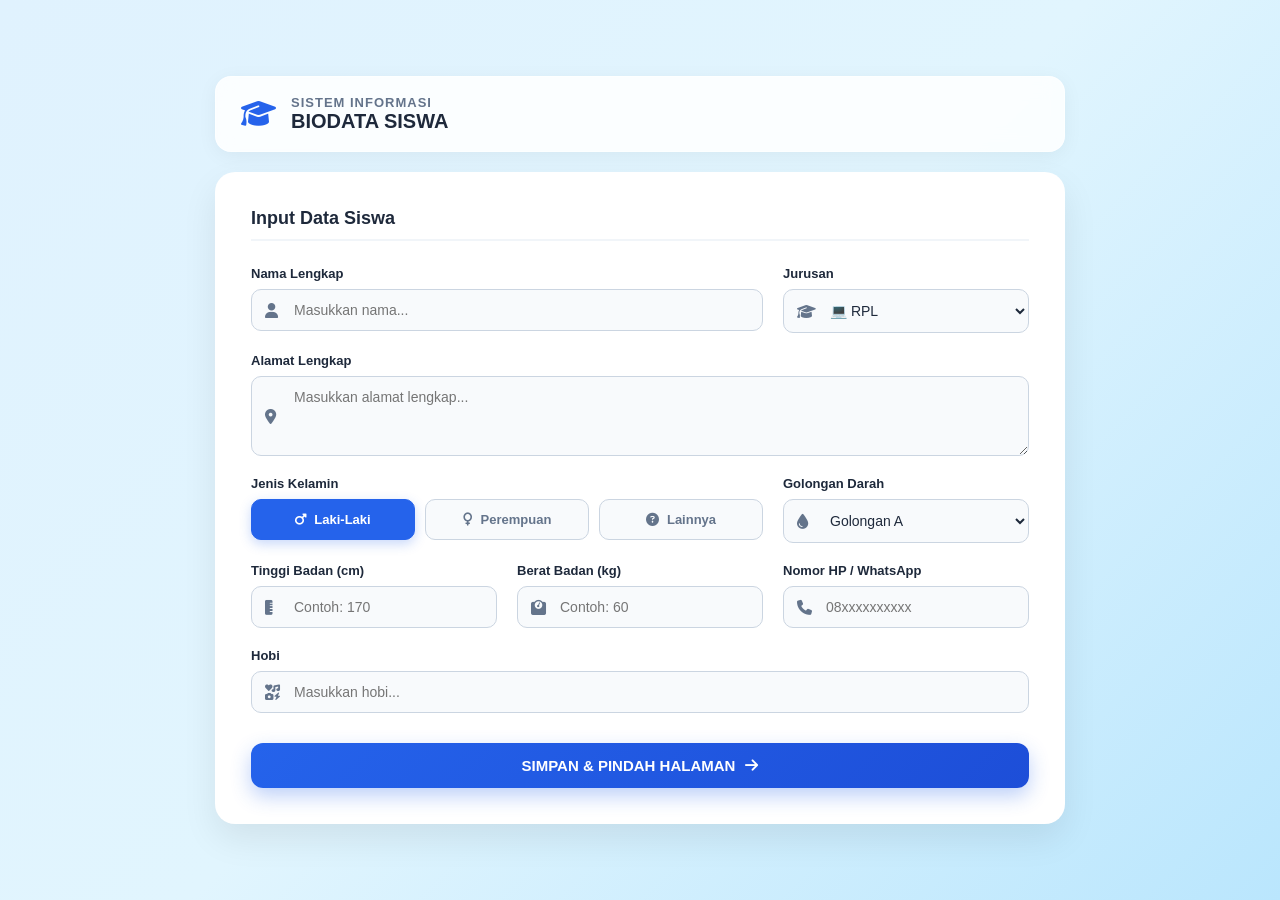
==== from_biodata.html @ accfca3b "nambahkan  from_biodata.html" ====
<!DOCTYPE html>
<html lang="en">
<head>
    <meta charset="UTF-8">
    <meta name="viewport" content="width=device-width, initial-scale=1.0">
    <title>Document</title>
</head>
<body>
    <!DOCTYPE html>
<html lang="id">
<head>
    <meta charset="UTF-8">
    <meta name="viewport" content="width=device-width, initial-scale=1.0">
    <title>Sistem Informasi Biodata Siswa</title>
    <link rel="stylesheet" href="https://cdnjs.cloudflare.com/ajax/libs/font-awesome/6.4.0/css/all.min.css">
    <style>
        :root {
            --primary: #2563eb;
            --primary-hover: #1d4ed8;
            --bg-gradient: linear-gradient(135deg, #e0f2fe 0%, #e1f5fe 50%, #bae6fd 100%);
            --card-bg: #ffffff;
            --text-main: #1e293b;
            --text-muted: #64748b;
            --border-color: #cbd5e1;
        }

        * {
            box-sizing: border-box;
            margin: 0;
            padding: 0;
            font-family: 'Segoe UI', Tahoma, Geneva, Verdana, sans-serif;
        }

        body {
            background: var(--bg-gradient);
            min-height: 100vh;
            display: flex;
            justify-content: center;
            align-items: center;
            padding: 30px 20px;
        }

        .main-wrapper {
            width: 100%;
            max-width: 850px;
        }

        /* Header / Navbar Glassmorphism */
        .header-card {
            background: rgba(255, 255, 255, 0.85);
            backdrop-filter: blur(10px);
            padding: 18px 25px;
            border-radius: 16px;
            box-shadow: 0 4px 20px rgba(0,0,0,0.05);
            display: flex;
            align-items: center;
            gap: 15px;
            margin-bottom: 20px;
            border: 1px solid rgba(255,255,255,0.6);
        }

        .header-card i {
            font-size: 28px;
            color: var(--primary);
        }

        .header-card .title-text h1 {
            font-size: 13px;
            text-transform: uppercase;
            letter-spacing: 1px;
            color: var(--text-muted);
        }

        .header-card .title-text h2 {
            font-size: 20px;
            color: var(--text-main);
            font-weight: 700;
        }

        /* Main Form Container */
        .form-card {
            background: var(--card-bg);
            padding: 35px;
            border-radius: 20px;
            box-shadow: 0 15px 35px rgba(0, 0, 0, 0.08);
            border: 1px solid rgba(255, 255, 255, 0.8);
        }

        .form-card h3 {
            font-size: 18px;
            color: var(--text-main);
            margin-bottom: 25px;
            border-bottom: 2px solid #f1f5f9;
            padding-bottom: 10px;
        }

        /* Grid Layout (Multi-Kolom) */
        .form-grid {
            display: grid;
            grid-template-columns: repeat(3, 1fr);
            gap: 20px;
        }

        .full-width { grid-column: span 3; }
        .span-2 { grid-column: span 2; }
        .span-1 { grid-column: span 1; }

        .form-group {
            display: flex;
            flex-direction: column;
        }

        label {
            margin-bottom: 8px;
            color: var(--text-main);
            font-weight: 600;
            font-size: 13px;
        }

        /* Custom Input dengan Icon Prefix */
        .input-box {
            position: relative;
            display: flex;
            align-items: center;
        }

        .input-box i.prefix-icon {
            position: absolute;
            left: 14px;
            color: var(--text-muted);
            font-size: 15px;
            transition: color 0.3s;
        }

        .input-box input,
        .input-box select,
        .input-box textarea {
            width: 100%;
            padding: 12px 14px 12px 42px;
            border: 1.5px solid var(--border-color);
            border-radius: 10px;
            font-size: 14px;
            background-color: #f8fafc;
            color: var(--text-main);
            outline: none;
            transition: all 0.3s ease;
        }

        .input-box textarea {
            padding-left: 42px;
            resize: vertical;
            min-height: 80px;
        }

        .input-box input:focus,
        .input-box select:focus,
        .input-box textarea:focus {
            border-color: var(--primary);
            background-color: #ffffff;
            box-shadow: 0 0 0 4px rgba(37, 99, 235, 0.1);
        }

        .input-box input:focus + i.prefix-icon,
        .input-box select:focus + i.prefix-icon,
        .input-box textarea:focus + i.prefix-icon {
            color: var(--primary);
        }

        /* Modern Radio Cards */
        .radio-card-group {
            display: flex;
            gap: 10px;
        }

        .radio-card-group label {
            flex: 1;
            margin: 0;
            cursor: pointer;
        }

        .radio-card-group input[type="radio"] {
            display: none;
        }

        .radio-btn {
            display: flex;
            align-items: center;
            justify-content: center;
            gap: 8px;
            padding: 12px;
            border: 1.5px solid var(--border-color);
            border-radius: 10px;
            background-color: #f8fafc;
            font-weight: 600;
            font-size: 13px;
            color: var(--text-muted);
            transition: all 0.3s ease;
        }

        .radio-card-group input[type="radio"]:checked + .radio-btn {
            background-color: var(--primary);
            color: white;
            border-color: var(--primary);
            box-shadow: 0 4px 12px rgba(37, 99, 235, 0.25);
        }

        /* Submit Button */
        .btn-submit {
            grid-column: span 3;
            margin-top: 10px;
            padding: 14px;
            background: linear-gradient(135deg, #2563eb 0%, #1d4ed8 100%);
            color: white;
            border: none;
            border-radius: 12px;
            font-size: 15px;
            font-weight: 700;
            cursor: pointer;
            display: flex;
            justify-content: center;
            align-items: center;
            gap: 10px;
            box-shadow: 0 8px 20px rgba(37, 99, 235, 0.3);
            transition: all 0.3s ease;
        }

        .btn-submit:hover {
            transform: translateY(-2px);
            box-shadow: 0 12px 25px rgba(37, 99, 235, 0.4);
        }

        /* Responsive Design */
        @media (max-width: 768px) {
            .form-grid {
                grid-template-columns: 1fr;
            }
            .full-width, .span-2, .span-1, .btn-submit {
                grid-column: span 1;
            }
        }
    </style>
</head>
<body>

    <div class="main-wrapper">
        <div class="header-card">
            <i class="fa-solid fa-graduation-cap"></i>
            <div class="title-text">
                <h1>Sistem Informasi</h1>
                <h2>BIODATA SISWA</h2>
            </div>
        </div>

        <div class="form-card">
            <h3>Input Data Siswa</h3>
            
            <form id="formBiodata" class="form-grid">
                
                <div class="form-group span-2">
                    <label for="nama">Nama Lengkap</label>
                    <div class="input-box">
                        <input type="text" id="nama" placeholder="Masukkan nama..." required>
                        <i class="fa-solid fa-user prefix-icon"></i>
                    </div>
                </div>

                <div class="form-group span-1">
                    <label for="jurusan">Jurusan</label>
                    <div class="input-box">
                        <select id="jurusan">
                            <option value="RPL">💻 RPL</option>
                            <option value="TSM">🔧 TSM</option>
                            <option value="TKJ">🌐 TKJ</option>
                            <option value="TKR">🚗 TKR</option>
                        </select>
                        <i class="fa-solid fa-graduation-cap prefix-icon"></i>
                    </div>
                </div>

                <div class="form-group full-width">
                    <label for="alamat">Alamat Lengkap</label>
                    <div class="input-box">
                        <textarea id="alamat" placeholder="Masukkan alamat lengkap..." required></textarea>
                        <i class="fa-solid fa-location-dot prefix-icon"></i>
                    </div>
                </div>

                <div class="form-group span-2">
                    <label>Jenis Kelamin</label>
                    <div class="radio-card-group">
                        <label>
                            <input type="radio" name="jk" value="L" checked>
                            <div class="radio-btn"><i class="fa-solid fa-mars"></i> Laki-Laki</div>
                        </label>
                        <label>
                            <input type="radio" name="jk" value="P">
                            <div class="radio-btn"><i class="fa-solid fa-venus"></i> Perempuan</div>
                        </label>
                        <label>
                            <input type="radio" name="jk" value="B">
                            <div class="radio-btn"><i class="fa-solid fa-circle-question"></i> Lainnya</div>
                        </label>
                    </div>
                </div>

                <div class="form-group span-1">
                    <label for="golDarah">Golongan Darah</label>
                    <div class="input-box">
                        <select id="golDarah">
                            <option value="A">Golongan A</option>
                            <option value="B">Golongan B</option>
                            <option value="AB">Golongan AB</option>
                            <option value="O">Golongan O</option>
                        </select>
                        <i class="fa-solid fa-droplet prefix-icon"></i>
                    </div>
                </div>

                <div class="form-group span-1">
                    <label for="tinggi">Tinggi Badan (cm)</label>
                    <div class="input-box">
                        <input type="number" id="tinggi" placeholder="Contoh: 170">
                        <i class="fa-solid fa-ruler-vertical prefix-icon"></i>
                    </div>
                </div>

                <div class="form-group span-1">
                    <label for="berat">Berat Badan (kg)</label>
                    <div class="input-box">
                        <input type="number" id="berat" placeholder="Contoh: 60">
                        <i class="fa-solid fa-weight-scale prefix-icon"></i>
                    </div>
                </div>

                <div class="form-group span-1">
                    <label for="hp">Nomor HP / WhatsApp</label>
                    <div class="input-box">
                        <input type="text" id="hp" placeholder="08xxxxxxxxxx">
                        <i class="fa-solid fa-phone prefix-icon"></i>
                    </div>
                </div>

                <div class="form-group full-width">
                    <label for="hobi">Hobi</label>
                    <div class="input-box">
                        <input type="text" id="hobi" placeholder="Masukkan hobi...">
                        <i class="fa-solid fa-icons prefix-icon"></i>
                    </div>
                </div>

                <button type="submit" class="btn-submit">
                    <span>SIMPAN & PINDAH HALAMAN</span>
                    <i class="fa-solid fa-arrow-right"></i>
                </button>

            </form>
        </div>
    </div>

    <script>
        document.getElementById('formBiodata').addEventListener('submit', function(e) {
            e.preventDefault();

            const dataBiodata = {
                nama: document.getElementById('nama').value,
                alamat: document.getElementById('alamat').value,
                jurusan: document.getElementById('jurusan').value,
                jk: document.querySelector('input[name="jk"]:checked').value,
                tinggi: document.getElementById('tinggi').value,
                berat: document.getElementById('berat').value,
                golDarah: document.getElementById('golDarah').value,
                hobi: document.getElementById('hobi').value,
                hp: document.getElementById('hp').value
            };

            localStorage.setItem('biodataSiswa', JSON.stringify(dataBiodata));
            window.location.href = 'hasil_biodata.html';
        });
    </script>

</body>
</html>
</body>
</html>
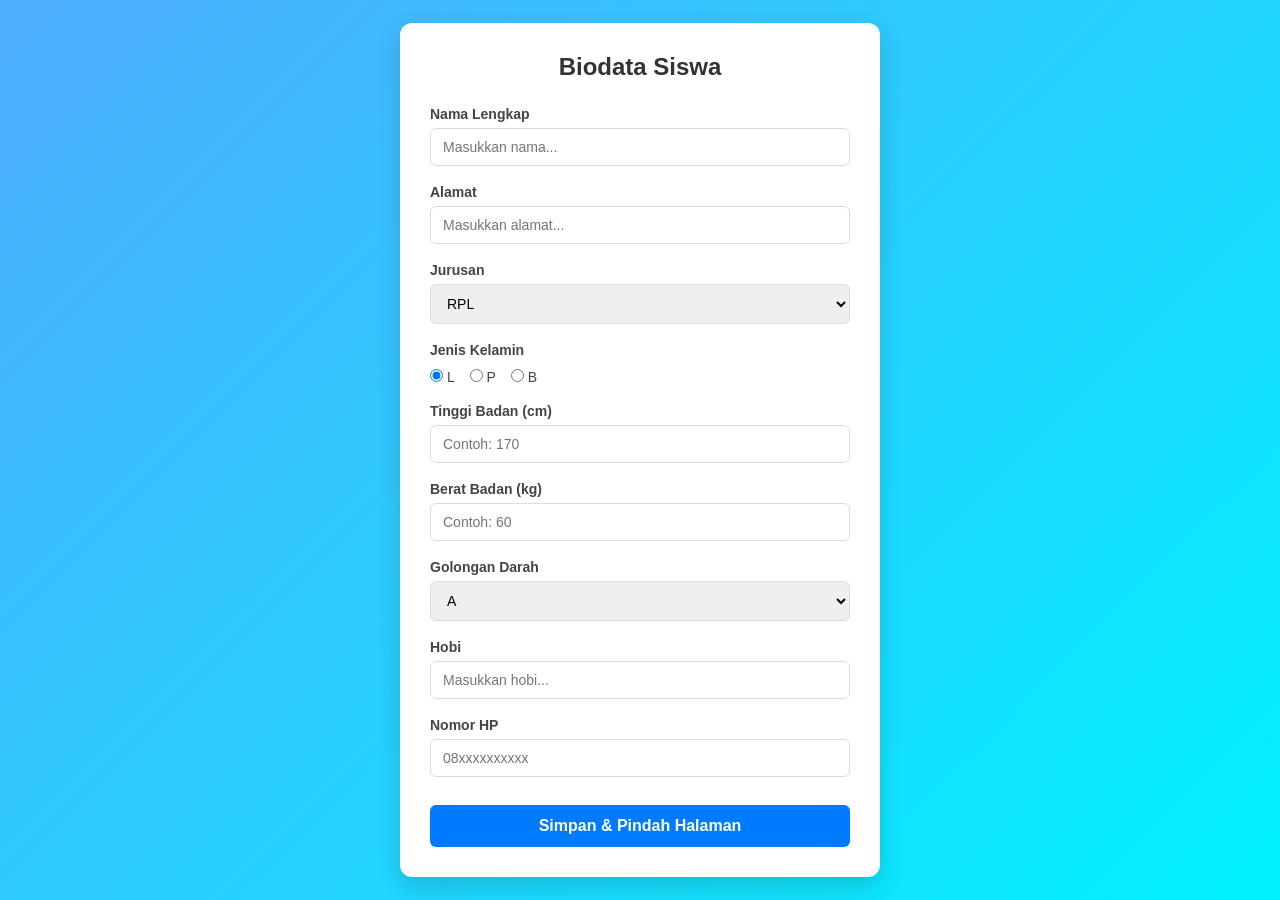
==== commit 3e2ae40c: "nambah from_biodata.html" ====
--- a/from_biodata.html
+++ b/from_biodata.html
@@ -7,23 +7,23 @@
 </head>
 <body>
     <!DOCTYPE html>
-<html lang="id">
+<html lang="en">
 <head>
     <meta charset="UTF-8">
     <meta name="viewport" content="width=device-width, initial-scale=1.0">
-    <title>Sistem Informasi Biodata Siswa</title>
-    <link rel="stylesheet" href="https://cdnjs.cloudflare.com/ajax/libs/font-awesome/6.4.0/css/all.min.css">
+    <title>Document</title>
+</head>
+<body>
+    <!DOCTYPE html>
+<html lang="en">
+<head>
+    <!DOCTYPE html>
+<html lang="id">
+<head>
+    <meta charset="UTF-8">
+    <meta name="viewport" content="width=device-width, initial-scale=1.0">
+    <title>Biodata Siswa - Form Input</title>
     <style>
-        :root {
-            --primary: #2563eb;
-            --primary-hover: #1d4ed8;
-            --bg-gradient: linear-gradient(135deg, #e0f2fe 0%, #e1f5fe 50%, #bae6fd 100%);
-            --card-bg: #ffffff;
-            --text-main: #1e293b;
-            --text-muted: #64748b;
-            --border-color: #cbd5e1;
-        }
-
         * {
             box-sizing: border-box;
             margin: 0;
@@ -32,329 +32,160 @@
         }
 
         body {
-            background: var(--bg-gradient);
+            background: linear-gradient(135deg, #4facfe 0%, #00f2fe 100%);
             min-height: 100vh;
             display: flex;
             justify-content: center;
             align-items: center;
-            padding: 30px 20px;
-        }
-
-        .main-wrapper {
+            padding: 20px;
+        }
+
+        .container {
+            background-color: #ffffff;
+            padding: 30px;
+            border-radius: 12px;
+            box-shadow: 0 10px 25px rgba(0, 0, 0, 0.15);
             width: 100%;
-            max-width: 850px;
-        }
-
-        /* Header / Navbar Glassmorphism */
-        .header-card {
-            background: rgba(255, 255, 255, 0.85);
-            backdrop-filter: blur(10px);
-            padding: 18px 25px;
-            border-radius: 16px;
-            box-shadow: 0 4px 20px rgba(0,0,0,0.05);
+            max-width: 480px;
+        }
+
+        h2 {
+            text-align: center;
+            color: #333;
+            margin-bottom: 25px;
+            font-size: 24px;
+        }
+
+        .form-group {
+            margin-bottom: 18px;
+        }
+
+        label {
+            display: block;
+            margin-bottom: 6px;
+            color: #444;
+            font-weight: 600;
+            font-size: 14px;
+        }
+
+        input[type="text"],
+        input[type="number"],
+        select {
+            width: 100%;
+            padding: 10px 12px;
+            border: 1.5px solid #ddd;
+            border-radius: 6px;
+            font-size: 14px;
+            transition: border-color 0.3s;
+            outline: none;
+        }
+
+        input[type="text"]:focus,
+        input[type="number"]:focus,
+        select:focus {
+            border-color: #007bff;
+        }
+
+        .radio-group {
             display: flex;
+            gap: 15px;
             align-items: center;
-            gap: 15px;
-            margin-bottom: 20px;
-            border: 1px solid rgba(255,255,255,0.6);
-        }
-
-        .header-card i {
-            font-size: 28px;
-            color: var(--primary);
-        }
-
-        .header-card .title-text h1 {
-            font-size: 13px;
-            text-transform: uppercase;
-            letter-spacing: 1px;
-            color: var(--text-muted);
-        }
-
-        .header-card .title-text h2 {
-            font-size: 20px;
-            color: var(--text-main);
-            font-weight: 700;
-        }
-
-        /* Main Form Container */
-        .form-card {
-            background: var(--card-bg);
-            padding: 35px;
-            border-radius: 20px;
-            box-shadow: 0 15px 35px rgba(0, 0, 0, 0.08);
-            border: 1px solid rgba(255, 255, 255, 0.8);
-        }
-
-        .form-card h3 {
-            font-size: 18px;
-            color: var(--text-main);
-            margin-bottom: 25px;
-            border-bottom: 2px solid #f1f5f9;
-            padding-bottom: 10px;
-        }
-
-        /* Grid Layout (Multi-Kolom) */
-        .form-grid {
-            display: grid;
-            grid-template-columns: repeat(3, 1fr);
-            gap: 20px;
-        }
-
-        .full-width { grid-column: span 3; }
-        .span-2 { grid-column: span 2; }
-        .span-1 { grid-column: span 1; }
-
-        .form-group {
-            display: flex;
-            flex-direction: column;
-        }
-
-        label {
-            margin-bottom: 8px;
-            color: var(--text-main);
-            font-weight: 600;
-            font-size: 13px;
-        }
-
-        /* Custom Input dengan Icon Prefix */
-        .input-box {
-            position: relative;
-            display: flex;
-            align-items: center;
-        }
-
-        .input-box i.prefix-icon {
-            position: absolute;
-            left: 14px;
-            color: var(--text-muted);
-            font-size: 15px;
-            transition: color 0.3s;
-        }
-
-        .input-box input,
-        .input-box select,
-        .input-box textarea {
+            padding-top: 5px;
+        }
+
+        .radio-group label {
+            font-weight: normal;
+            margin-bottom: 0;
+            cursor: pointer;
+        }
+
+        button {
             width: 100%;
-            padding: 12px 14px 12px 42px;
-            border: 1.5px solid var(--border-color);
-            border-radius: 10px;
-            font-size: 14px;
-            background-color: #f8fafc;
-            color: var(--text-main);
-            outline: none;
-            transition: all 0.3s ease;
-        }
-
-        .input-box textarea {
-            padding-left: 42px;
-            resize: vertical;
-            min-height: 80px;
-        }
-
-        .input-box input:focus,
-        .input-box select:focus,
-        .input-box textarea:focus {
-            border-color: var(--primary);
-            background-color: #ffffff;
-            box-shadow: 0 0 0 4px rgba(37, 99, 235, 0.1);
-        }
-
-        .input-box input:focus + i.prefix-icon,
-        .input-box select:focus + i.prefix-icon,
-        .input-box textarea:focus + i.prefix-icon {
-            color: var(--primary);
-        }
-
-        /* Modern Radio Cards */
-        .radio-card-group {
-            display: flex;
-            gap: 10px;
-        }
-
-        .radio-card-group label {
-            flex: 1;
-            margin: 0;
-            cursor: pointer;
-        }
-
-        .radio-card-group input[type="radio"] {
-            display: none;
-        }
-
-        .radio-btn {
-            display: flex;
-            align-items: center;
-            justify-content: center;
-            gap: 8px;
             padding: 12px;
-            border: 1.5px solid var(--border-color);
-            border-radius: 10px;
-            background-color: #f8fafc;
-            font-weight: 600;
-            font-size: 13px;
-            color: var(--text-muted);
-            transition: all 0.3s ease;
-        }
-
-        .radio-card-group input[type="radio"]:checked + .radio-btn {
-            background-color: var(--primary);
-            color: white;
-            border-color: var(--primary);
-            box-shadow: 0 4px 12px rgba(37, 99, 235, 0.25);
-        }
-
-        /* Submit Button */
-        .btn-submit {
-            grid-column: span 3;
-            margin-top: 10px;
-            padding: 14px;
-            background: linear-gradient(135deg, #2563eb 0%, #1d4ed8 100%);
+            background-color: #007bff;
             color: white;
             border: none;
-            border-radius: 12px;
-            font-size: 15px;
-            font-weight: 700;
+            border-radius: 6px;
+            font-size: 16px;
+            font-weight: bold;
             cursor: pointer;
-            display: flex;
-            justify-content: center;
-            align-items: center;
-            gap: 10px;
-            box-shadow: 0 8px 20px rgba(37, 99, 235, 0.3);
-            transition: all 0.3s ease;
-        }
-
-        .btn-submit:hover {
-            transform: translateY(-2px);
-            box-shadow: 0 12px 25px rgba(37, 99, 235, 0.4);
-        }
-
-        /* Responsive Design */
-        @media (max-width: 768px) {
-            .form-grid {
-                grid-template-columns: 1fr;
-            }
-            .full-width, .span-2, .span-1, .btn-submit {
-                grid-column: span 1;
-            }
+            transition: background-color 0.3s;
+            margin-top: 10px;
+        }
+
+        button:hover {
+            background-color: #0056b3;
         }
     </style>
 </head>
 <body>
 
-    <div class="main-wrapper">
-        <div class="header-card">
-            <i class="fa-solid fa-graduation-cap"></i>
-            <div class="title-text">
-                <h1>Sistem Informasi</h1>
-                <h2>BIODATA SISWA</h2>
-            </div>
-        </div>
-
-        <div class="form-card">
-            <h3>Input Data Siswa</h3>
-            
-            <form id="formBiodata" class="form-grid">
-                
-                <div class="form-group span-2">
-                    <label for="nama">Nama Lengkap</label>
-                    <div class="input-box">
-                        <input type="text" id="nama" placeholder="Masukkan nama..." required>
-                        <i class="fa-solid fa-user prefix-icon"></i>
-                    </div>
+    <div class="container">
+        <h2>Biodata Siswa</h2>
+
+        <form id="formBiodata">
+            <div class="form-group">
+                <label for="nama">Nama Lengkap</label>
+                <input type="text" id="nama" placeholder="Masukkan nama..." required>
+            </div>
+
+            <div class="form-group">
+                <label for="alamat">Alamat</label>
+                <input type="text" id="alamat" placeholder="Masukkan alamat..." required>
+            </div>
+
+            <div class="form-group">
+                <label for="jurusan">Jurusan</label>
+                <select id="jurusan">
+                    <option value="RPL">RPL</option>
+                    <option value="TEI">TEI</option>
+                    <option value="TKJ">TKJ</option>
+                    <option value="TKR">TKR</option>
+                    <option value="TSM">TSM</option>
+                </select>
+            </div>
+
+            <div class="form-group">
+                <label>Jenis Kelamin</label>
+                <div class="radio-group">
+                    <label><input type="radio" name="jk" value="L" checked> L</label>
+                    <label><input type="radio" name="jk" value="P"> P</label>
+                    <label><input type="radio" name="jk" value="B"> B</label>
                 </div>
-
-                <div class="form-group span-1">
-                    <label for="jurusan">Jurusan</label>
-                    <div class="input-box">
-                        <select id="jurusan">
-                            <option value="RPL">💻 RPL</option>
-                            <option value="TSM">🔧 TSM</option>
-                            <option value="TKJ">🌐 TKJ</option>
-                            <option value="TKR">🚗 TKR</option>
-                        </select>
-                        <i class="fa-solid fa-graduation-cap prefix-icon"></i>
-                    </div>
-                </div>
-
-                <div class="form-group full-width">
-                    <label for="alamat">Alamat Lengkap</label>
-                    <div class="input-box">
-                        <textarea id="alamat" placeholder="Masukkan alamat lengkap..." required></textarea>
-                        <i class="fa-solid fa-location-dot prefix-icon"></i>
-                    </div>
-                </div>
-
-                <div class="form-group span-2">
-                    <label>Jenis Kelamin</label>
-                    <div class="radio-card-group">
-                        <label>
-                            <input type="radio" name="jk" value="L" checked>
-                            <div class="radio-btn"><i class="fa-solid fa-mars"></i> Laki-Laki</div>
-                        </label>
-                        <label>
-                            <input type="radio" name="jk" value="P">
-                            <div class="radio-btn"><i class="fa-solid fa-venus"></i> Perempuan</div>
-                        </label>
-                        <label>
-                            <input type="radio" name="jk" value="B">
-                            <div class="radio-btn"><i class="fa-solid fa-circle-question"></i> Lainnya</div>
-                        </label>
-                    </div>
-                </div>
-
-                <div class="form-group span-1">
-                    <label for="golDarah">Golongan Darah</label>
-                    <div class="input-box">
-                        <select id="golDarah">
-                            <option value="A">Golongan A</option>
-                            <option value="B">Golongan B</option>
-                            <option value="AB">Golongan AB</option>
-                            <option value="O">Golongan O</option>
-                        </select>
-                        <i class="fa-solid fa-droplet prefix-icon"></i>
-                    </div>
-                </div>
-
-                <div class="form-group span-1">
-                    <label for="tinggi">Tinggi Badan (cm)</label>
-                    <div class="input-box">
-                        <input type="number" id="tinggi" placeholder="Contoh: 170">
-                        <i class="fa-solid fa-ruler-vertical prefix-icon"></i>
-                    </div>
-                </div>
-
-                <div class="form-group span-1">
-                    <label for="berat">Berat Badan (kg)</label>
-                    <div class="input-box">
-                        <input type="number" id="berat" placeholder="Contoh: 60">
-                        <i class="fa-solid fa-weight-scale prefix-icon"></i>
-                    </div>
-                </div>
-
-                <div class="form-group span-1">
-                    <label for="hp">Nomor HP / WhatsApp</label>
-                    <div class="input-box">
-                        <input type="text" id="hp" placeholder="08xxxxxxxxxx">
-                        <i class="fa-solid fa-phone prefix-icon"></i>
-                    </div>
-                </div>
-
-                <div class="form-group full-width">
-                    <label for="hobi">Hobi</label>
-                    <div class="input-box">
-                        <input type="text" id="hobi" placeholder="Masukkan hobi...">
-                        <i class="fa-solid fa-icons prefix-icon"></i>
-                    </div>
-                </div>
-
-                <button type="submit" class="btn-submit">
-                    <span>SIMPAN & PINDAH HALAMAN</span>
-                    <i class="fa-solid fa-arrow-right"></i>
-                </button>
-
-            </form>
-        </div>
+            </div>
+
+            <div class="form-group">
+                <label for="tinggi">Tinggi Badan (cm)</label>
+                <input type="number" id="tinggi" placeholder="Contoh: 170">
+            </div>
+
+            <div class="form-group">
+                <label for="berat">Berat Badan (kg)</label>
+                <input type="number" id="berat" placeholder="Contoh: 60">
+            </div>
+
+            <div class="form-group">
+                <label for="golDarah">Golongan Darah</label>
+                <select id="golDarah">
+                    <option value="A">A</option>
+                    <option value="B">B</option>
+                    <option value="AB">AB</option>
+                    <option value="O">O</option>
+                </select>
+            </div>
+
+            <div class="form-group">
+                <label for="hobi">Hobi</label>
+                <input type="text" id="hobi" placeholder="Masukkan hobi...">
+            </div>
+
+            <div class="form-group">
+                <label for="hp">Nomor HP</label>
+                <input type="text" id="hp" placeholder="08xxxxxxxxxx">
+            </div>
+
+            <button type="submit">Simpan & Pindah Halaman</button>
+        </form>
     </div>
 
     <script>
@@ -374,7 +205,7 @@
             };
 
             localStorage.setItem('biodataSiswa', JSON.stringify(dataBiodata));
-            window.location.href = 'hasil_biodata.html';
+            window.location.href = "10rpl3_hasill.html";
         });
     </script>
 
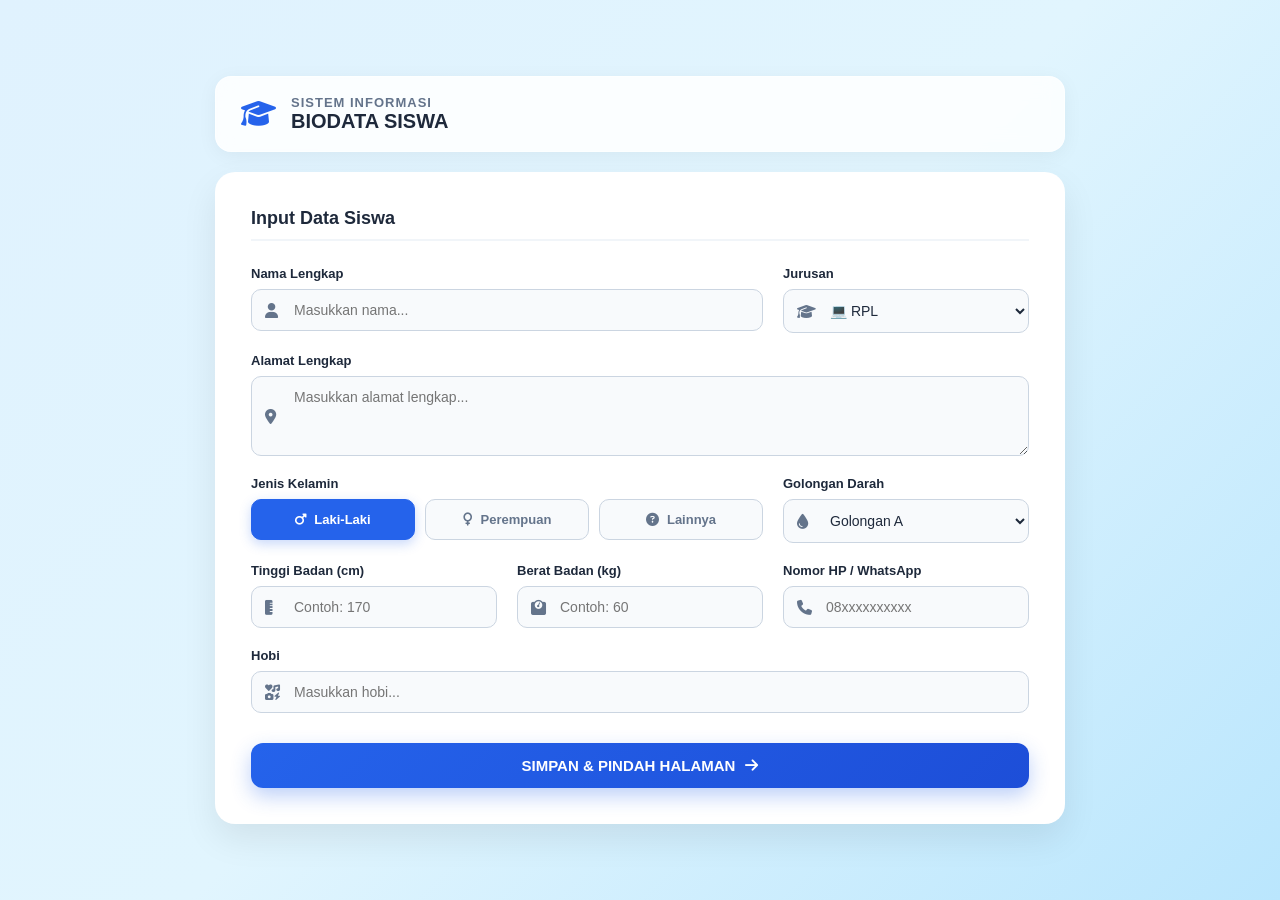
==== commit b3319ac9: "Menambahkan from_biodata.html" ====
--- a/from_biodata.html
+++ b/from_biodata.html
@@ -7,23 +7,23 @@
 </head>
 <body>
     <!DOCTYPE html>
-<html lang="en">
-<head>
-    <meta charset="UTF-8">
-    <meta name="viewport" content="width=device-width, initial-scale=1.0">
-    <title>Document</title>
-</head>
-<body>
-    <!DOCTYPE html>
-<html lang="en">
-<head>
-    <!DOCTYPE html>
 <html lang="id">
 <head>
     <meta charset="UTF-8">
     <meta name="viewport" content="width=device-width, initial-scale=1.0">
-    <title>Biodata Siswa - Form Input</title>
+    <title>Sistem Informasi Biodata Siswa</title>
+    <link rel="stylesheet" href="https://cdnjs.cloudflare.com/ajax/libs/font-awesome/6.4.0/css/all.min.css">
     <style>
+        :root {
+            --primary: #2563eb;
+            --primary-hover: #1d4ed8;
+            --bg-gradient: linear-gradient(135deg, #e0f2fe 0%, #e1f5fe 50%, #bae6fd 100%);
+            --card-bg: #ffffff;
+            --text-main: #1e293b;
+            --text-muted: #64748b;
+            --border-color: #cbd5e1;
+        }
+
         * {
             box-sizing: border-box;
             margin: 0;
@@ -32,160 +32,329 @@
         }
 
         body {
-            background: linear-gradient(135deg, #4facfe 0%, #00f2fe 100%);
+            background: var(--bg-gradient);
             min-height: 100vh;
             display: flex;
             justify-content: center;
             align-items: center;
-            padding: 20px;
-        }
-
-        .container {
+            padding: 30px 20px;
+        }
+
+        .main-wrapper {
+            width: 100%;
+            max-width: 850px;
+        }
+
+        /* Header / Navbar Glassmorphism */
+        .header-card {
+            background: rgba(255, 255, 255, 0.85);
+            backdrop-filter: blur(10px);
+            padding: 18px 25px;
+            border-radius: 16px;
+            box-shadow: 0 4px 20px rgba(0,0,0,0.05);
+            display: flex;
+            align-items: center;
+            gap: 15px;
+            margin-bottom: 20px;
+            border: 1px solid rgba(255,255,255,0.6);
+        }
+
+        .header-card i {
+            font-size: 28px;
+            color: var(--primary);
+        }
+
+        .header-card .title-text h1 {
+            font-size: 13px;
+            text-transform: uppercase;
+            letter-spacing: 1px;
+            color: var(--text-muted);
+        }
+
+        .header-card .title-text h2 {
+            font-size: 20px;
+            color: var(--text-main);
+            font-weight: 700;
+        }
+
+        /* Main Form Container */
+        .form-card {
+            background: var(--card-bg);
+            padding: 35px;
+            border-radius: 20px;
+            box-shadow: 0 15px 35px rgba(0, 0, 0, 0.08);
+            border: 1px solid rgba(255, 255, 255, 0.8);
+        }
+
+        .form-card h3 {
+            font-size: 18px;
+            color: var(--text-main);
+            margin-bottom: 25px;
+            border-bottom: 2px solid #f1f5f9;
+            padding-bottom: 10px;
+        }
+
+        /* Grid Layout (Multi-Kolom) */
+        .form-grid {
+            display: grid;
+            grid-template-columns: repeat(3, 1fr);
+            gap: 20px;
+        }
+
+        .full-width { grid-column: span 3; }
+        .span-2 { grid-column: span 2; }
+        .span-1 { grid-column: span 1; }
+
+        .form-group {
+            display: flex;
+            flex-direction: column;
+        }
+
+        label {
+            margin-bottom: 8px;
+            color: var(--text-main);
+            font-weight: 600;
+            font-size: 13px;
+        }
+
+        /* Custom Input dengan Icon Prefix */
+        .input-box {
+            position: relative;
+            display: flex;
+            align-items: center;
+        }
+
+        .input-box i.prefix-icon {
+            position: absolute;
+            left: 14px;
+            color: var(--text-muted);
+            font-size: 15px;
+            transition: color 0.3s;
+        }
+
+        .input-box input,
+        .input-box select,
+        .input-box textarea {
+            width: 100%;
+            padding: 12px 14px 12px 42px;
+            border: 1.5px solid var(--border-color);
+            border-radius: 10px;
+            font-size: 14px;
+            background-color: #f8fafc;
+            color: var(--text-main);
+            outline: none;
+            transition: all 0.3s ease;
+        }
+
+        .input-box textarea {
+            padding-left: 42px;
+            resize: vertical;
+            min-height: 80px;
+        }
+
+        .input-box input:focus,
+        .input-box select:focus,
+        .input-box textarea:focus {
+            border-color: var(--primary);
             background-color: #ffffff;
-            padding: 30px;
-            border-radius: 12px;
-            box-shadow: 0 10px 25px rgba(0, 0, 0, 0.15);
-            width: 100%;
-            max-width: 480px;
-        }
-
-        h2 {
-            text-align: center;
-            color: #333;
-            margin-bottom: 25px;
-            font-size: 24px;
-        }
-
-        .form-group {
-            margin-bottom: 18px;
-        }
-
-        label {
-            display: block;
-            margin-bottom: 6px;
-            color: #444;
+            box-shadow: 0 0 0 4px rgba(37, 99, 235, 0.1);
+        }
+
+        .input-box input:focus + i.prefix-icon,
+        .input-box select:focus + i.prefix-icon,
+        .input-box textarea:focus + i.prefix-icon {
+            color: var(--primary);
+        }
+
+        /* Modern Radio Cards */
+        .radio-card-group {
+            display: flex;
+            gap: 10px;
+        }
+
+        .radio-card-group label {
+            flex: 1;
+            margin: 0;
+            cursor: pointer;
+        }
+
+        .radio-card-group input[type="radio"] {
+            display: none;
+        }
+
+        .radio-btn {
+            display: flex;
+            align-items: center;
+            justify-content: center;
+            gap: 8px;
+            padding: 12px;
+            border: 1.5px solid var(--border-color);
+            border-radius: 10px;
+            background-color: #f8fafc;
             font-weight: 600;
-            font-size: 14px;
-        }
-
-        input[type="text"],
-        input[type="number"],
-        select {
-            width: 100%;
-            padding: 10px 12px;
-            border: 1.5px solid #ddd;
-            border-radius: 6px;
-            font-size: 14px;
-            transition: border-color 0.3s;
-            outline: none;
-        }
-
-        input[type="text"]:focus,
-        input[type="number"]:focus,
-        select:focus {
-            border-color: #007bff;
-        }
-
-        .radio-group {
-            display: flex;
-            gap: 15px;
-            align-items: center;
-            padding-top: 5px;
-        }
-
-        .radio-group label {
-            font-weight: normal;
-            margin-bottom: 0;
-            cursor: pointer;
-        }
-
-        button {
-            width: 100%;
-            padding: 12px;
-            background-color: #007bff;
+            font-size: 13px;
+            color: var(--text-muted);
+            transition: all 0.3s ease;
+        }
+
+        .radio-card-group input[type="radio"]:checked + .radio-btn {
+            background-color: var(--primary);
+            color: white;
+            border-color: var(--primary);
+            box-shadow: 0 4px 12px rgba(37, 99, 235, 0.25);
+        }
+
+        /* Submit Button */
+        .btn-submit {
+            grid-column: span 3;
+            margin-top: 10px;
+            padding: 14px;
+            background: linear-gradient(135deg, #2563eb 0%, #1d4ed8 100%);
             color: white;
             border: none;
-            border-radius: 6px;
-            font-size: 16px;
-            font-weight: bold;
+            border-radius: 12px;
+            font-size: 15px;
+            font-weight: 700;
             cursor: pointer;
-            transition: background-color 0.3s;
-            margin-top: 10px;
-        }
-
-        button:hover {
-            background-color: #0056b3;
+            display: flex;
+            justify-content: center;
+            align-items: center;
+            gap: 10px;
+            box-shadow: 0 8px 20px rgba(37, 99, 235, 0.3);
+            transition: all 0.3s ease;
+        }
+
+        .btn-submit:hover {
+            transform: translateY(-2px);
+            box-shadow: 0 12px 25px rgba(37, 99, 235, 0.4);
+        }
+
+        /* Responsive Design */
+        @media (max-width: 768px) {
+            .form-grid {
+                grid-template-columns: 1fr;
+            }
+            .full-width, .span-2, .span-1, .btn-submit {
+                grid-column: span 1;
+            }
         }
     </style>
 </head>
 <body>
 
-    <div class="container">
-        <h2>Biodata Siswa</h2>
-
-        <form id="formBiodata">
-            <div class="form-group">
-                <label for="nama">Nama Lengkap</label>
-                <input type="text" id="nama" placeholder="Masukkan nama..." required>
+    <div class="main-wrapper">
+        <div class="header-card">
+            <i class="fa-solid fa-graduation-cap"></i>
+            <div class="title-text">
+                <h1>Sistem Informasi</h1>
+                <h2>BIODATA SISWA</h2>
             </div>
-
-            <div class="form-group">
-                <label for="alamat">Alamat</label>
-                <input type="text" id="alamat" placeholder="Masukkan alamat..." required>
-            </div>
-
-            <div class="form-group">
-                <label for="jurusan">Jurusan</label>
-                <select id="jurusan">
-                    <option value="RPL">RPL</option>
-                    <option value="TEI">TEI</option>
-                    <option value="TKJ">TKJ</option>
-                    <option value="TKR">TKR</option>
-                    <option value="TSM">TSM</option>
-                </select>
-            </div>
-
-            <div class="form-group">
-                <label>Jenis Kelamin</label>
-                <div class="radio-group">
-                    <label><input type="radio" name="jk" value="L" checked> L</label>
-                    <label><input type="radio" name="jk" value="P"> P</label>
-                    <label><input type="radio" name="jk" value="B"> B</label>
-                </div>
-            </div>
-
-            <div class="form-group">
-                <label for="tinggi">Tinggi Badan (cm)</label>
-                <input type="number" id="tinggi" placeholder="Contoh: 170">
-            </div>
-
-            <div class="form-group">
-                <label for="berat">Berat Badan (kg)</label>
-                <input type="number" id="berat" placeholder="Contoh: 60">
-            </div>
-
-            <div class="form-group">
-                <label for="golDarah">Golongan Darah</label>
-                <select id="golDarah">
-                    <option value="A">A</option>
-                    <option value="B">B</option>
-                    <option value="AB">AB</option>
-                    <option value="O">O</option>
-                </select>
-            </div>
-
-            <div class="form-group">
-                <label for="hobi">Hobi</label>
-                <input type="text" id="hobi" placeholder="Masukkan hobi...">
-            </div>
-
-            <div class="form-group">
-                <label for="hp">Nomor HP</label>
-                <input type="text" id="hp" placeholder="08xxxxxxxxxx">
-            </div>
-
-            <button type="submit">Simpan & Pindah Halaman</button>
-        </form>
+        </div>
+
+        <div class="form-card">
+            <h3>Input Data Siswa</h3>
+            
+            <form id="formBiodata" class="form-grid">
+                
+                <div class="form-group span-2">
+                    <label for="nama">Nama Lengkap</label>
+                    <div class="input-box">
+                        <input type="text" id="nama" placeholder="Masukkan nama..." required>
+                        <i class="fa-solid fa-user prefix-icon"></i>
+                    </div>
+                </div>
+
+                <div class="form-group span-1">
+                    <label for="jurusan">Jurusan</label>
+                    <div class="input-box">
+                        <select id="jurusan">
+                            <option value="RPL">💻 RPL</option>
+                            <option value="TSM">🔧 TSM</option>
+                            <option value="TKJ">🌐 TKJ</option>
+                            <option value="TKR">🚗 TKR</option>
+                        </select>
+                        <i class="fa-solid fa-graduation-cap prefix-icon"></i>
+                    </div>
+                </div>
+
+                <div class="form-group full-width">
+                    <label for="alamat">Alamat Lengkap</label>
+                    <div class="input-box">
+                        <textarea id="alamat" placeholder="Masukkan alamat lengkap..." required></textarea>
+                        <i class="fa-solid fa-location-dot prefix-icon"></i>
+                    </div>
+                </div>
+
+                <div class="form-group span-2">
+                    <label>Jenis Kelamin</label>
+                    <div class="radio-card-group">
+                        <label>
+                            <input type="radio" name="jk" value="L" checked>
+                            <div class="radio-btn"><i class="fa-solid fa-mars"></i> Laki-Laki</div>
+                        </label>
+                        <label>
+                            <input type="radio" name="jk" value="P">
+                            <div class="radio-btn"><i class="fa-solid fa-venus"></i> Perempuan</div>
+                        </label>
+                        <label>
+                            <input type="radio" name="jk" value="B">
+                            <div class="radio-btn"><i class="fa-solid fa-circle-question"></i> Lainnya</div>
+                        </label>
+                    </div>
+                </div>
+
+                <div class="form-group span-1">
+                    <label for="golDarah">Golongan Darah</label>
+                    <div class="input-box">
+                        <select id="golDarah">
+                            <option value="A">Golongan A</option>
+                            <option value="B">Golongan B</option>
+                            <option value="AB">Golongan AB</option>
+                            <option value="O">Golongan O</option>
+                        </select>
+                        <i class="fa-solid fa-droplet prefix-icon"></i>
+                    </div>
+                </div>
+
+                <div class="form-group span-1">
+                    <label for="tinggi">Tinggi Badan (cm)</label>
+                    <div class="input-box">
+                        <input type="number" id="tinggi" placeholder="Contoh: 170">
+                        <i class="fa-solid fa-ruler-vertical prefix-icon"></i>
+                    </div>
+                </div>
+
+                <div class="form-group span-1">
+                    <label for="berat">Berat Badan (kg)</label>
+                    <div class="input-box">
+                        <input type="number" id="berat" placeholder="Contoh: 60">
+                        <i class="fa-solid fa-weight-scale prefix-icon"></i>
+                    </div>
+                </div>
+
+                <div class="form-group span-1">
+                    <label for="hp">Nomor HP / WhatsApp</label>
+                    <div class="input-box">
+                        <input type="text" id="hp" placeholder="08xxxxxxxxxx">
+                        <i class="fa-solid fa-phone prefix-icon"></i>
+                    </div>
+                </div>
+
+                <div class="form-group full-width">
+                    <label for="hobi">Hobi</label>
+                    <div class="input-box">
+                        <input type="text" id="hobi" placeholder="Masukkan hobi...">
+                        <i class="fa-solid fa-icons prefix-icon"></i>
+                    </div>
+                </div>
+
+                <button type="submit" class="btn-submit">
+                    <span>SIMPAN & PINDAH HALAMAN</span>
+                    <i class="fa-solid fa-arrow-right"></i>
+                </button>
+
+            </form>
+        </div>
     </div>
 
     <script>
@@ -205,7 +374,7 @@
             };
 
             localStorage.setItem('biodataSiswa', JSON.stringify(dataBiodata));
-            window.location.href = "10rpl3_hasill.html";
+            window.location.href = 'hasil_biodata.html';
         });
     </script>
 
